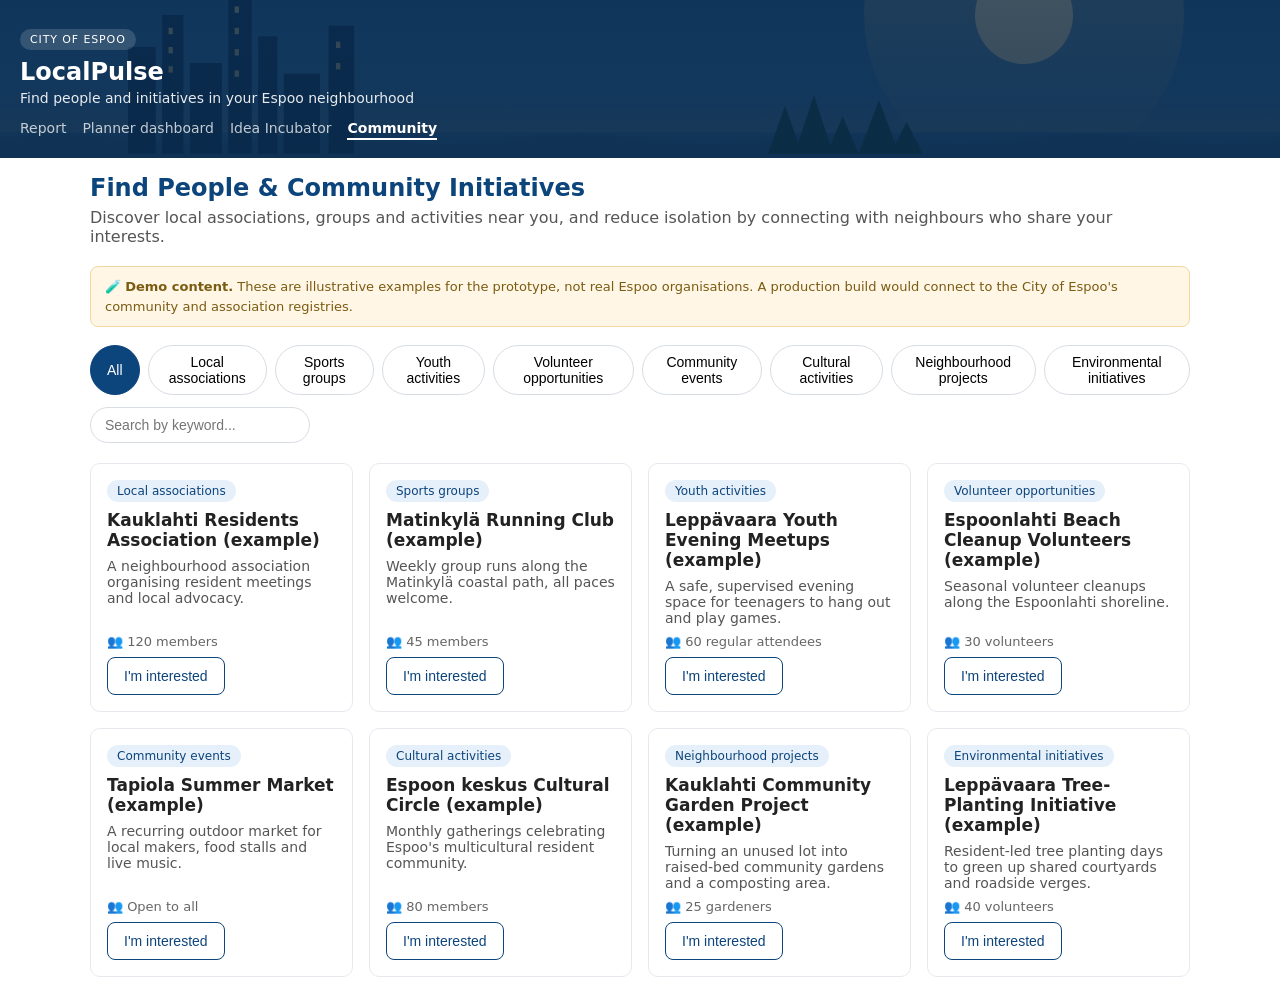
==== frontend/community.html @ 6c86cbf8 "Add Community page, Espoo district data, hero redesign, and test suite Expands LocalPulse with: a Co" ====
<!DOCTYPE html>
<html lang="en">
<head>
  <meta charset="UTF-8" />
  <meta name="viewport" content="width=device-width, initial-scale=1.0" />
  <title>LocalPulse - Espoo | Community</title>
  <link rel="stylesheet" href="css/style.css" />
</head>
<body>
  <header>
    <span class="eyebrow">City of Espoo</span>
    <h1>LocalPulse</h1>
    <p>Find people and initiatives in your Espoo neighbourhood</p>
    <nav>
      <a href="index.html">Report</a>
      <a href="dashboard.html">Planner dashboard</a>
      <a href="ideas.html">Idea Incubator</a>
      <a href="community.html" class="active">Community</a>
    </nav>
  </header>

  <main class="ideas-main">
    <div class="ideas-heading">
      <h2>Find People &amp; Community Initiatives</h2>
      <p>Discover local associations, groups and activities near you, and reduce isolation by connecting with neighbours who share your interests.</p>
    </div>

    <p class="demo-banner">
      🧪 <strong>Demo content.</strong> These are illustrative examples for the prototype, not real
      Espoo organisations. A production build would connect to the City of Espoo's community and
      association registries.
    </p>

    <div class="ideas-toolbar">
      <div class="sort-tabs" id="category-tabs">
        <button type="button" class="sort-tab active" data-category="all">All</button>
      </div>
      <input type="search" id="community-search" class="ideas-search" placeholder="Search by keyword..." />
    </div>

    <div class="ideas-grid" id="community-grid">
      <!-- populated by community.js -->
    </div>
  </main>

  <script src="js/utils.js"></script>
  <script src="js/community.js"></script>
</body>
</html>
---- frontend/css/style.css ----
body {
  font-family: system-ui, sans-serif;
  margin: 0;
  padding: 0;
  color: #222;
}

header {
  padding: 28px 20px 18px;
  background:
    linear-gradient(rgba(9, 41, 74, 0.78), rgba(9, 41, 74, 0.85)),
    url("../assets/espoo-hero.svg") center / cover no-repeat;
  color: white;
}

.header-top {
  display: flex;
  align-items: center;
  justify-content: space-between;
  gap: 12px;
}

header .eyebrow {
  display: inline-block;
  font-size: 11px;
  letter-spacing: 0.08em;
  text-transform: uppercase;
  background: rgba(255, 255, 255, 0.15);
  padding: 4px 10px;
  border-radius: 999px;
  margin-bottom: 8px;
}

header h1 {
  margin: 0 0 4px;
  font-size: 24px;
}

#language {
  padding: 4px 8px;
  border-radius: 6px;
  border: none;
}

.note-row {
  display: flex;
  gap: 8px;
  align-items: flex-start;
}

.note-row textarea {
  flex: 1;
}

#voice-btn {
  background: #0c447c;
  color: white;
  border: none;
  border-radius: 8px;
  padding: 8px 10px;
  cursor: pointer;
  white-space: nowrap;
}

#voice-btn:disabled {
  background: #999;
  cursor: not-allowed;
}

header p {
  margin: 0;
  font-size: 14px;
  opacity: 0.9;
}

.site-nav {
  margin-top: 8px;
  display: flex;
  gap: 16px;
}

.site-nav a {
  color: white;
  opacity: 0.8;
  text-decoration: none;
  font-size: 14px;
}

.site-nav a.active,
.site-nav a:hover {
  opacity: 1;
  text-decoration: underline;
}

header nav {
  margin-top: 14px;
  display: flex;
  gap: 16px;
}

header nav a {
  color: white;
  opacity: 0.75;
  text-decoration: none;
  font-size: 14px;
}

header nav a:hover {
  opacity: 1;
}

header nav a.active {
  opacity: 1;
  font-weight: 600;
  border-bottom: 2px solid white;
  padding-bottom: 2px;
}

/* --- Homepage hero --- */

header.hero {
  padding: 40px 20px 22px;
}

.hero-brand {
  font-size: 13px;
  font-weight: 700;
  letter-spacing: 0.04em;
  text-transform: uppercase;
  opacity: 0.85;
  margin: 6px 0 10px;
}

header.hero h1 {
  font-size: 34px;
  max-width: 640px;
  line-height: 1.2;
  margin-bottom: 12px;
}

.hero-subtitle {
  max-width: 560px;
  font-size: 15px;
  line-height: 1.5;
}

.hero-ctas {
  display: flex;
  flex-wrap: wrap;
  gap: 10px;
  margin-top: 20px;
}

.hero-cta {
  background: rgba(255, 255, 255, 0.12);
  border: 1px solid rgba(255, 255, 255, 0.4);
  color: white;
  text-decoration: none;
  font-size: 13px;
  padding: 9px 16px;
  border-radius: 999px;
  transition: background 0.15s ease;
}

.hero-cta:hover {
  background: rgba(255, 255, 255, 0.25);
}

main {
  padding: 16px;
  max-width: 600px;
  margin: 0 auto;
}

#map {
  height: 300px;
  border-radius: 8px;
  margin-bottom: 16px;
}

#report-form {
  display: flex;
  flex-direction: column;
  gap: 10px;
}

#report-form textarea {
  min-height: 80px;
  padding: 8px;
  font-size: 14px;
}

#report-form button {
  background: #0c447c;
  color: white;
  border: none;
  padding: 12px;
  border-radius: 8px;
  font-size: 15px;
  cursor: pointer;
  transition: background 0.15s ease, transform 0.1s ease;
}

#report-form button:hover {
  background: #0a375f;
}

#report-form button:active {
  transform: scale(0.98);
}

.locate-btn {
  align-self: flex-start;
  background: white;
  border: 1px solid #0c447c;
  color: #0c447c;
  padding: 8px 14px;
  border-radius: 999px;
  font-size: 13px;
  cursor: pointer;
  margin-bottom: 4px;
}

.locate-btn:hover {
  background: #eef4fa;
}

.locate-btn:disabled {
  opacity: 0.6;
  cursor: default;
}

#status {
  margin-top: 12px;
  font-size: 14px;
  padding: 10px 12px;
  border-radius: 8px;
  display: none;
}

#status.visible {
  display: block;
}

#status.status-info {
  background: #eef4fa;
  color: #0c447c;
}

#status.status-success {
  background: #e4f3e6;
  color: #1c7a30;
}

#status.status-error {
  background: #fbe9e8;
  color: #b3261e;
}

.privacy-note {
  font-size: 12px;
  color: #667;
  background: #f1efe8;
  border-radius: 8px;
  padding: 10px 12px;
  margin-top: 14px;
  line-height: 1.5;
}

/* --- My Reports status tracker --- */

#my-reports-section {
  margin-top: 28px;
}

#my-reports-section h2 {
  margin: 0 0 4px;
  font-size: 18px;
  color: #0c447c;
}

#my-reports-section .muted {
  margin: 0 0 14px;
  font-size: 13px;
  color: #777;
}

.report-card {
  background: white;
  border: 1px solid #e5e9ed;
  border-radius: 10px;
  padding: 14px 16px;
  margin-bottom: 12px;
  animation: fadeInUp 0.25s ease both;
}

.report-card-top {
  display: flex;
  justify-content: space-between;
  align-items: baseline;
  margin-bottom: 10px;
  font-size: 14px;
}

.report-card-top strong {
  text-transform: capitalize;
}

.report-stepper {
  display: flex;
  gap: 4px;
}

.report-step {
  flex: 1;
  text-align: center;
  font-size: 10px;
  color: #999;
}

.report-step .bar {
  height: 6px;
  border-radius: 3px;
  background: #e5e9ed;
  margin-bottom: 4px;
}

.report-step.done .bar {
  background: #0c447c;
}

.report-step.current {
  color: #0c447c;
  font-weight: 600;
}

.report-card-actions {
  margin-top: 10px;
  display: flex;
  justify-content: flex-end;
}

.simulate-btn {
  background: none;
  border: 1px dashed #0c447c;
  color: #0c447c;
  border-radius: 999px;
  padding: 5px 12px;
  font-size: 12px;
  cursor: pointer;
}

.simulate-btn:disabled {
  opacity: 0.5;
  cursor: default;
}

/* --- Planner dashboard --- */

#pulse-section {
  margin-bottom: 24px;
}

#pulse-section h2 {
  margin: 0 0 4px;
  font-size: 18px;
  color: #0c447c;
}

#pulse-section .muted {
  margin: 0 0 14px;
  font-size: 13px;
  color: #777;
}

.pulse-cards {
  display: grid;
  grid-template-columns: repeat(auto-fill, minmax(230px, 1fr));
  gap: 14px;
}

.pulse-card {
  background: white;
  border: 1px solid #e5e9ed;
  border-left: 4px solid #0c447c;
  border-radius: 10px;
  padding: 14px 16px;
  animation: fadeInUp 0.25s ease both;
}

.pulse-card.level-high {
  border-left-color: #E24B4A;
}

.pulse-card.level-moderate {
  border-left-color: #d9a441;
}

.pulse-card h3 {
  margin: 0 0 6px;
  font-size: 15px;
  text-transform: uppercase;
  letter-spacing: 0.02em;
  color: #0c447c;
}

.pulse-level {
  font-size: 12px;
  font-weight: 600;
  margin-bottom: 8px;
}

.pulse-level.level-high {
  color: #b3261e;
}

.pulse-level.level-moderate {
  color: #a5731f;
}

.pulse-level.level-low {
  color: #1c7a30;
}

.pulse-card .priorities {
  margin: 8px 0 0;
  padding-left: 18px;
  font-size: 13px;
  color: #444;
}

.dashboard-toolbar {
  display: flex;
  align-items: center;
  justify-content: space-between;
  flex-wrap: wrap;
  gap: 10px;
  margin-bottom: 12px;
}

.legend {
  display: flex;
  gap: 14px;
  font-size: 12px;
  color: #444;
  flex-wrap: wrap;
}

.legend span {
  display: inline-flex;
  align-items: center;
  gap: 5px;
}

.legend .dot {
  width: 10px;
  height: 10px;
  border-radius: 50%;
  display: inline-block;
}

.toggle-row {
  display: flex;
  align-items: center;
  gap: 6px;
  font-size: 13px;
  color: #444;
}

.area-card {
  background: #f1efe8;
  border-radius: 8px;
  padding: 12px;
  margin-bottom: 10px;
  cursor: pointer;
  border: 2px solid transparent;
  transition: border-color 0.15s ease, transform 0.1s ease;
  animation: fadeInUp 0.25s ease both;
}

.area-card:hover {
  transform: translateY(-1px);
}

.area-card.selected {
  border-color: #0c447c;
}

.area-card .area-flag {
  color: #b3261e;
  font-weight: 600;
}

.area-card .low-signal {
  color: #888;
  font-style: italic;
}

@keyframes fadeInUp {
  from {
    opacity: 0;
    transform: translateY(6px);
  }
  to {
    opacity: 1;
    transform: translateY(0);
  }
}

.actionable-idea {
  margin-top: 8px;
  padding: 8px 10px;
  background: #fff6e0;
  border-left: 3px solid #e0a800;
  border-radius: 4px;
  font-size: 14px;
}

.generate-insight-btn {
  background: white;
  color: #0c447c;
  border: 1px solid #0c447c;
  border-radius: 8px;
  padding: 6px 12px;
  font-size: 13px;
  cursor: pointer;
}

.generate-insight-btn:disabled {
  opacity: 0.6;
  cursor: not-allowed;
}

/* --- Idea Incubator --- */

.ideas-main,
.pitch-main {
  max-width: 1100px;
}

.ideas-heading h2 {
  margin: 0 0 6px;
  color: #0c447c;
}

.ideas-heading p {
  margin: 0 0 20px;
  color: #555;
}

.demo-banner {
  background: #fff6e5;
  color: #7a5b12;
  border: 1px solid #f0d9a0;
  border-radius: 8px;
  padding: 10px 14px;
  font-size: 13px;
  margin: 0 0 18px;
  line-height: 1.5;
}

.ideas-toolbar {
  margin-bottom: 20px;
  display: flex;
  justify-content: space-between;
  align-items: center;
  flex-wrap: wrap;
  gap: 12px;
}

.ideas-search {
  padding: 9px 14px;
  border: 1px solid #d7dde3;
  border-radius: 999px;
  font-size: 14px;
  min-width: 220px;
}

.ideas-search:focus {
  outline: none;
  border-color: #0c447c;
}

.sort-tabs {
  display: flex;
  gap: 8px;
}

.sort-tab {
  border: 1px solid #d7dde3;
  background: white;
  border-radius: 999px;
  padding: 8px 16px;
  font-size: 14px;
  cursor: pointer;
}

.sort-tab.active {
  background: #0c447c;
  border-color: #0c447c;
  color: white;
}

.ideas-grid {
  display: grid;
  grid-template-columns: repeat(auto-fill, minmax(260px, 1fr));
  gap: 16px;
}

.idea-card {
  background: white;
  border: 1px solid #e5e9ed;
  border-radius: 10px;
  padding: 16px;
  display: flex;
  flex-direction: column;
  gap: 8px;
  animation: fadeInUp 0.25s ease both;
  transition: box-shadow 0.15s ease, transform 0.1s ease;
}

.idea-card:hover {
  box-shadow: 0 4px 14px rgba(12, 68, 124, 0.12);
  transform: translateY(-2px);
}

.idea-card .support-btn.supported {
  background: #e4f3e6;
  border-color: #1c7a30;
  color: #1c7a30;
}

.ideas-empty {
  color: #777;
  font-size: 14px;
  padding: 20px 0;
}

.idea-card h3 {
  margin: 0;
  font-size: 17px;
}

.idea-card p {
  margin: 0;
  font-size: 14px;
  color: #555;
  flex-grow: 1;
}

.idea-badge {
  display: inline-block;
  background: #e6f0fa;
  color: #0c447c;
  font-size: 12px;
  padding: 4px 10px;
  border-radius: 999px;
}

.idea-meta {
  display: flex;
  gap: 16px;
  font-size: 13px;
  color: #666;
}

.idea-card-actions {
  display: flex;
  gap: 10px;
}

.idea-card--cta {
  background: #0c447c;
  color: white;
  align-items: center;
  text-align: center;
  justify-content: center;
  text-decoration: none;
}

.idea-card--cta h3 {
  color: white;
}

.idea-card--cta p {
  color: rgba(255, 255, 255, 0.85);
}

.idea-cta-icon {
  width: 48px;
  height: 48px;
  border-radius: 50%;
  background: rgba(255, 255, 255, 0.15);
  display: flex;
  align-items: center;
  justify-content: center;
  font-size: 24px;
  margin: 0 auto;
}

.btn {
  display: inline-block;
  border-radius: 8px;
  padding: 10px 16px;
  font-size: 14px;
  border: 1px solid transparent;
  cursor: pointer;
  text-decoration: none;
  text-align: center;
}

.btn-primary {
  background: #0c447c;
  color: white;
}

.btn-outline {
  background: white;
  border-color: #0c447c;
  color: #0c447c;
}

/* --- Pitch Your Idea form --- */

.pitch-layout {
  display: grid;
  grid-template-columns: 2fr 1fr;
  gap: 20px;
  align-items: start;
}

.card {
  background: white;
  border: 1px solid #e5e9ed;
  border-radius: 10px;
  padding: 18px;
  margin-bottom: 16px;
}

.card h3 {
  margin: 0 0 4px;
}

.card .muted {
  margin: 0 0 12px;
  color: #777;
  font-size: 13px;
}

.pitch-form label {
  display: block;
  font-weight: 600;
  font-size: 14px;
  margin-bottom: 6px;
}

.pitch-form input[type="text"],
.pitch-form textarea {
  width: 100%;
  box-sizing: border-box;
  padding: 10px;
  font-size: 14px;
  border: 1px solid #d7dde3;
  border-radius: 8px;
  margin-bottom: 14px;
}

.pitch-form textarea {
  min-height: 120px;
  resize: vertical;
}

.ai-status {
  font-size: 13px;
  color: #0c447c;
  background: #eef4fa;
  border-radius: 8px;
  padding: 10px;
}

.checkbox-row {
  display: flex;
  align-items: center;
  gap: 8px;
  font-weight: normal;
  margin-bottom: 10px;
  font-size: 14px;
}

.stat-row {
  display: flex;
  justify-content: space-between;
  align-items: center;
  font-size: 14px;
  padding: 8px 0;
}

.pill {
  border-radius: 999px;
  padding: 3px 10px;
  font-size: 12px;
}

.pill-blue {
  background: #e6f0fa;
  color: #0c447c;
}

.pill-green {
  background: #e4f3e6;
  color: #1c7a30;
}

.estimate-box {
  display: flex;
  flex-direction: column;
  gap: 4px;
  border: 1px solid #eef1f4;
  border-radius: 8px;
  padding: 10px 12px;
  margin-bottom: 10px;
  font-size: 13px;
  color: #555;
}

.estimate-box strong {
  font-size: 18px;
  color: #0c447c;
}

.pitch-actions {
  display: flex;
  flex-direction: column;
  gap: 10px;
}

.pitch-status {
  margin-top: 10px;
  font-size: 13px;
  color: #333;
}

@media (max-width: 800px) {
  .pitch-layout {
    grid-template-columns: 1fr;
  }
}
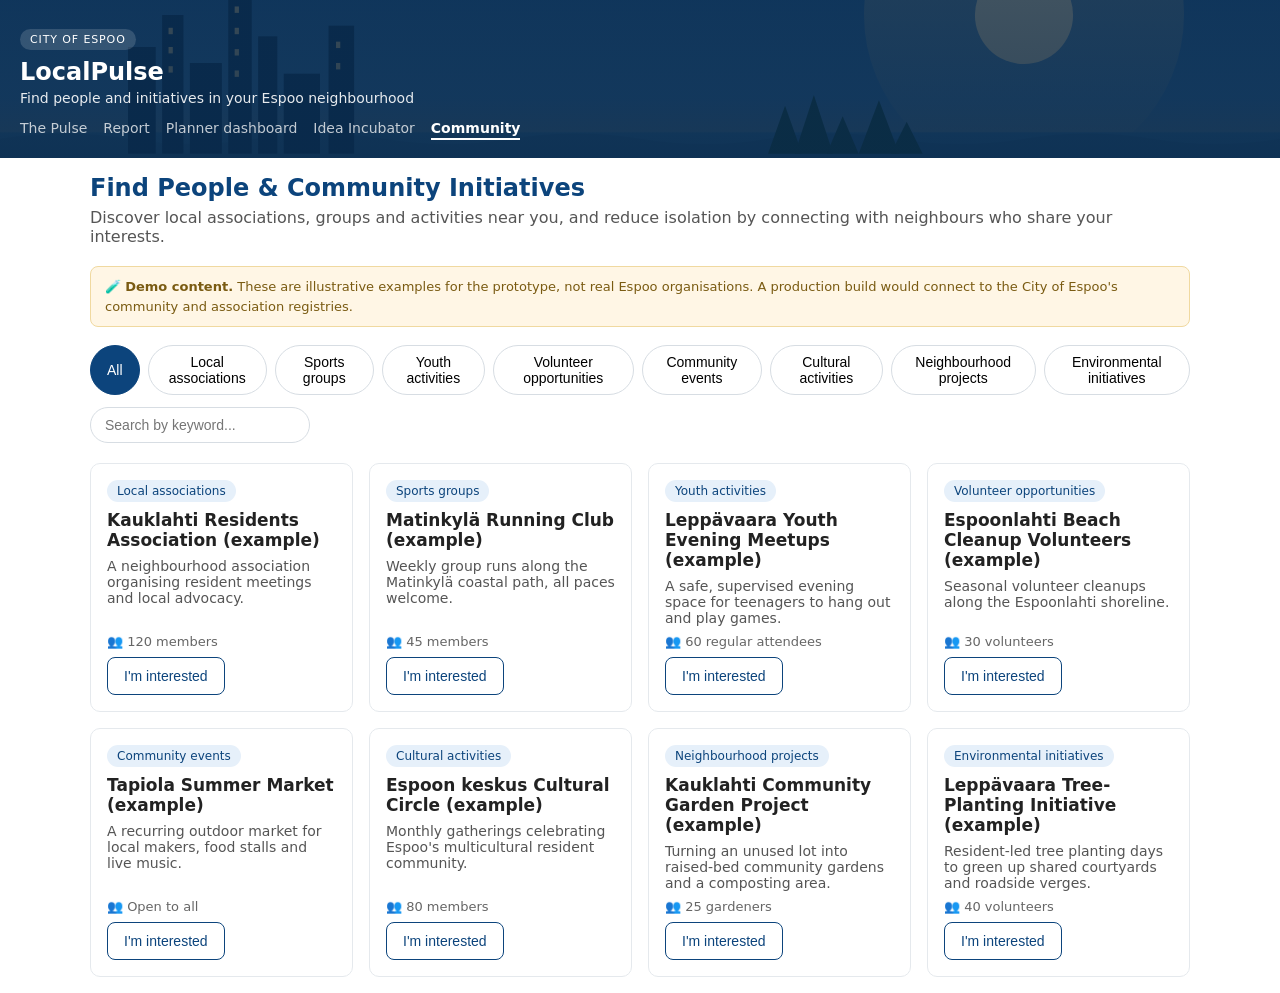
==== commit ef44cf45: "Add The Pulse resident dashboard and Community Exchange posting New resident-facing home dashboard (" ====
--- a/frontend/community.html
+++ b/frontend/community.html
@@ -12,6 +12,7 @@
     <h1>LocalPulse</h1>
     <p>Find people and initiatives in your Espoo neighbourhood</p>
     <nav>
+      <a href="pulse.html">The Pulse</a>
       <a href="index.html">Report</a>
       <a href="dashboard.html">Planner dashboard</a>
       <a href="ideas.html">Idea Incubator</a>
--- a/frontend/css/style.css
+++ b/frontend/css/style.css
@@ -845,3 +845,296 @@
     grid-template-columns: 1fr;
   }
 }
+
+/* --- The Pulse (resident home dashboard) --- */
+
+.pulse-main {
+  max-width: 1100px;
+}
+
+.pulse-layout {
+  display: grid;
+  grid-template-columns: 2fr 1fr;
+  gap: 20px;
+  align-items: start;
+}
+
+.pulse-section {
+  margin-bottom: 28px;
+}
+
+.pulse-section-header {
+  display: flex;
+  justify-content: space-between;
+  align-items: baseline;
+}
+
+.pulse-section-header a {
+  color: #0c447c;
+  font-size: 14px;
+  text-decoration: none;
+}
+
+.pulse-section h3 {
+  margin: 0 0 4px;
+}
+
+.pulse-section .muted {
+  margin: 0 0 14px;
+  color: #777;
+  font-size: 14px;
+}
+
+.overview-grid {
+  display: grid;
+  grid-template-columns: repeat(auto-fit, minmax(160px, 1fr));
+  gap: 14px;
+}
+
+.overview-card {
+  background: white;
+  border: 1px solid #e5e9ed;
+  border-radius: 10px;
+  padding: 18px;
+  text-align: center;
+}
+
+.overview-icon {
+  font-size: 20px;
+  width: 44px;
+  height: 44px;
+  line-height: 44px;
+  border-radius: 50%;
+  background: #e6f0fa;
+  margin: 0 auto 10px;
+}
+
+.overview-label {
+  font-size: 13px;
+  color: #666;
+}
+
+.overview-status {
+  font-size: 17px;
+  font-weight: 700;
+  color: #0c447c;
+  margin: 4px 0;
+}
+
+.overview-detail {
+  font-size: 12px;
+  color: #888;
+}
+
+.exchange-grid {
+  display: grid;
+  grid-template-columns: repeat(auto-fit, minmax(220px, 1fr));
+  gap: 14px;
+}
+
+.exchange-card {
+  background: white;
+  border: 1px solid #e5e9ed;
+  border-radius: 10px;
+  padding: 16px;
+}
+
+.exchange-icon {
+  width: 40px;
+  height: 40px;
+  line-height: 40px;
+  text-align: center;
+  border-radius: 50%;
+  background: #e4f3e6;
+  font-size: 17px;
+  margin-bottom: 10px;
+}
+
+.exchange-card h4 {
+  margin: 0 0 6px;
+  font-size: 15px;
+}
+
+.exchange-card p {
+  margin: 0 0 12px;
+  font-size: 13px;
+  color: #666;
+}
+
+.initiatives-grid {
+  display: grid;
+  grid-template-columns: repeat(auto-fit, minmax(320px, 1fr));
+  gap: 16px;
+}
+
+.initiative-card {
+  background: white;
+  border: 1px solid #e5e9ed;
+  border-radius: 10px;
+  overflow: hidden;
+  display: flex;
+  flex-direction: column;
+}
+
+.initiative-visual {
+  height: 90px;
+  background: linear-gradient(135deg, #0c447c, #1c7a30);
+  color: white;
+  font-size: 26px;
+  display: flex;
+  align-items: center;
+  justify-content: center;
+}
+
+.initiative-body {
+  padding: 16px;
+  display: flex;
+  flex-direction: column;
+  gap: 8px;
+}
+
+.initiative-tags {
+  display: flex;
+  gap: 6px;
+  flex-wrap: wrap;
+}
+
+.initiative-body h4 {
+  margin: 0;
+  font-size: 16px;
+}
+
+.initiative-body p {
+  margin: 0;
+  font-size: 13px;
+  color: #555;
+}
+
+.cta-card {
+  background: #0c447c;
+  color: white;
+  text-align: center;
+}
+
+.cta-card h3 {
+  color: white;
+  margin: 10px 0 8px;
+}
+
+.cta-card p {
+  color: rgba(255, 255, 255, 0.85);
+  font-size: 13px;
+  margin: 0 0 16px;
+}
+
+.cta-card .btn {
+  display: block;
+  margin-bottom: 10px;
+}
+
+.cta-card .btn:last-child {
+  margin-bottom: 0;
+}
+
+.activity-item {
+  display: flex;
+  gap: 10px;
+  padding: 10px 0;
+  border-bottom: 1px solid #f0f2f4;
+  font-size: 13px;
+}
+
+.activity-item:last-child {
+  border-bottom: none;
+}
+
+.activity-icon {
+  font-size: 16px;
+}
+
+.activity-time {
+  color: #888;
+  font-size: 12px;
+  margin-top: 2px;
+}
+
+.activity-view-all {
+  display: block;
+  text-align: center;
+  margin-top: 10px;
+  color: #0c447c;
+  font-size: 13px;
+  text-decoration: none;
+}
+
+@media (max-width: 800px) {
+  .pulse-layout {
+    grid-template-columns: 1fr;
+  }
+}
+
+.exchange-count {
+  display: inline-block;
+  font-size: 11px;
+  font-weight: normal;
+  color: #0c447c;
+  background: #e6f0fa;
+  padding: 2px 8px;
+  border-radius: 999px;
+  margin-left: 4px;
+  vertical-align: middle;
+}
+
+/* --- Community Exchange "Share / Ask" modal --- */
+
+.modal {
+  border: none;
+  border-radius: 12px;
+  padding: 0;
+  width: min(420px, 90vw);
+  box-shadow: 0 12px 40px rgba(9, 41, 74, 0.25);
+}
+
+.modal::backdrop {
+  background: rgba(9, 41, 74, 0.45);
+}
+
+.modal-form {
+  padding: 22px;
+  display: flex;
+  flex-direction: column;
+}
+
+.modal-form h3 {
+  margin: 0 0 2px;
+  color: #0c447c;
+}
+
+.modal-form label {
+  font-weight: 600;
+  font-size: 13px;
+  margin: 14px 0 6px;
+}
+
+.modal-form input[type="text"],
+.modal-form textarea {
+  width: 100%;
+  box-sizing: border-box;
+  padding: 9px 10px;
+  font-size: 14px;
+  border: 1px solid #d7dde3;
+  border-radius: 8px;
+  font-family: inherit;
+}
+
+.modal-form textarea {
+  min-height: 90px;
+  resize: vertical;
+}
+
+.modal-actions {
+  display: flex;
+  justify-content: flex-end;
+  gap: 10px;
+  margin-top: 18px;
+}
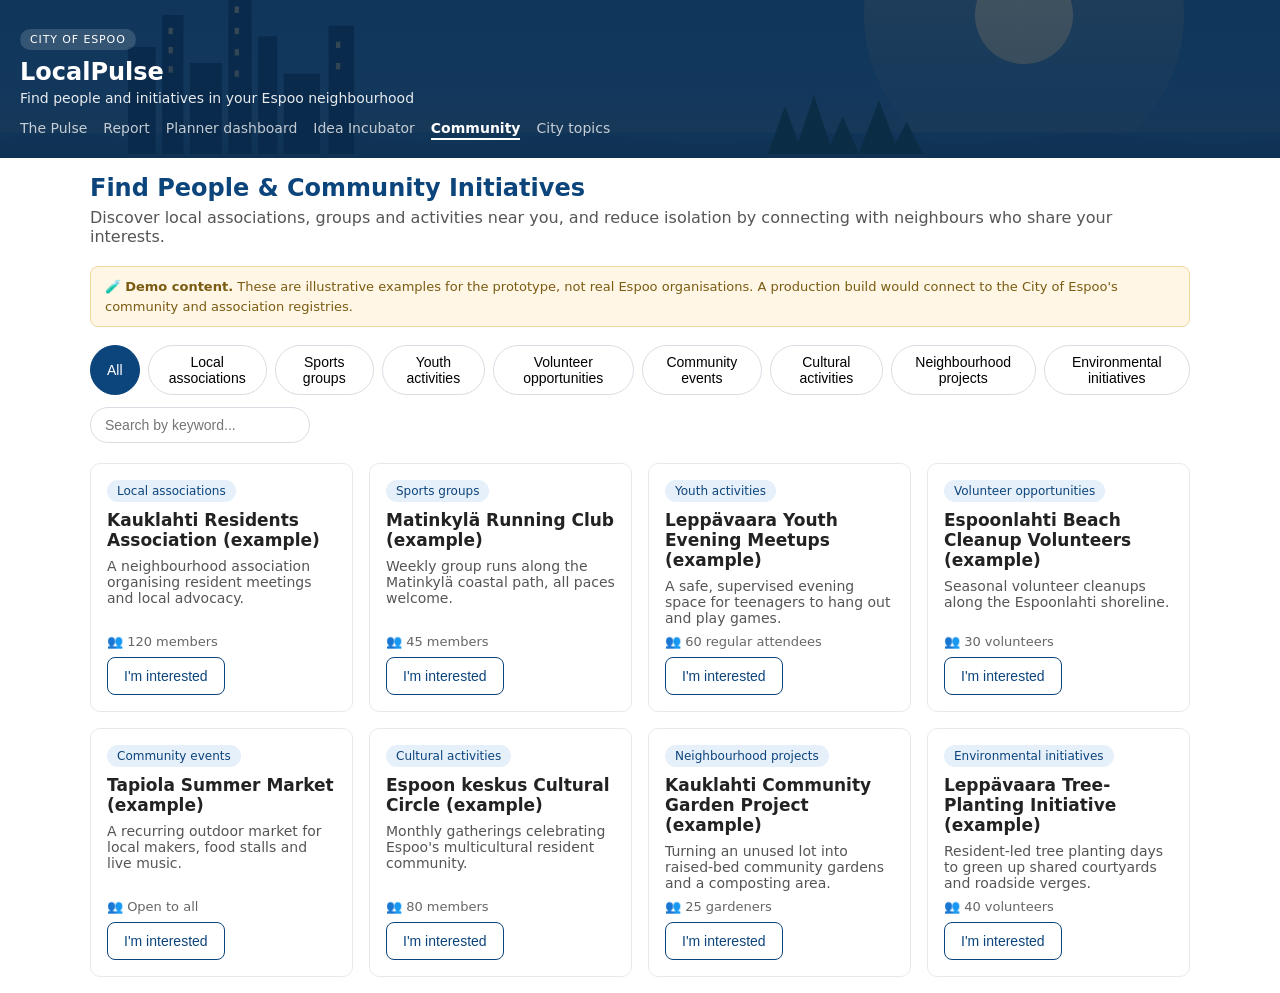
==== commit a2aa9b1b: "tab alignment" ====
--- a/frontend/community.html
+++ b/frontend/community.html
@@ -17,6 +17,7 @@
       <a href="dashboard.html">Planner dashboard</a>
       <a href="ideas.html">Idea Incubator</a>
       <a href="community.html" class="active">Community</a>
+      <a href="topics/topics.html">City topics</a>
     </nav>
   </header>
 
--- a/frontend/css/style.css
+++ b/frontend/css/style.css
@@ -334,6 +334,44 @@
   font-weight: 600;
 }
 
+.report-action {
+  margin-top: 8px;
+  display: flex;
+  align-items: center;
+  gap: 8px;
+  flex-wrap: wrap;
+}
+
+.status-badge {
+  display: inline-block;
+  font-size: 11px;
+  font-weight: 600;
+  padding: 2px 9px;
+  border-radius: 999px;
+  background: #e5e9ed;
+  color: #555;
+}
+
+.status-badge.status-completed {
+  background: #e4f3e6;
+  color: #1c7a30;
+}
+
+.advance-status-btn {
+  background: none;
+  border: 1px dashed #0c447c;
+  color: #0c447c;
+  border-radius: 999px;
+  padding: 4px 12px;
+  font-size: 12px;
+  cursor: pointer;
+}
+
+.advance-status-btn:disabled {
+  opacity: 0.5;
+  cursor: default;
+}
+
 .report-card-actions {
   margin-top: 10px;
   display: flex;
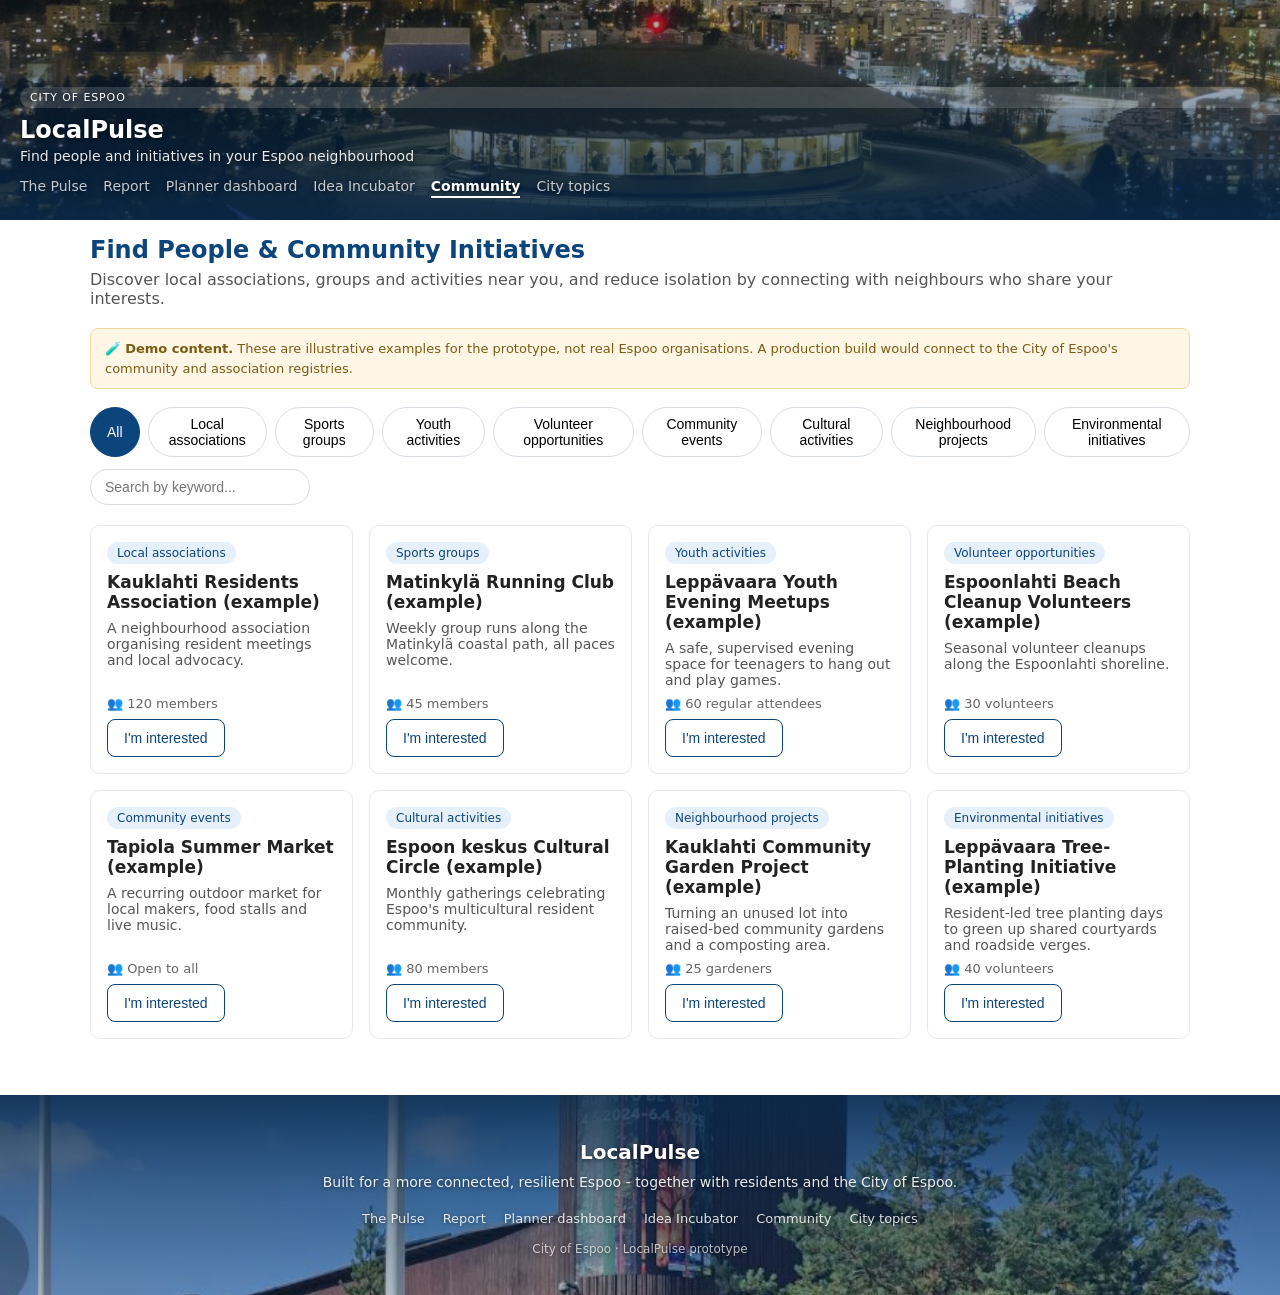
==== commit 76ff5638: "Use real Espoo photos for site header and footer banners Replaces the flat SVG skyline with two real" ====
--- a/frontend/community.html
+++ b/frontend/community.html
@@ -45,6 +45,22 @@
     </div>
   </main>
 
+  <footer class="site-footer">
+    <div class="site-footer-inner">
+      <p class="site-footer-brand">LocalPulse</p>
+      <p class="site-footer-tagline">Built for a more connected, resilient Espoo - together with residents and the City of Espoo.</p>
+      <nav class="site-footer-nav">
+        <a href="pulse.html">The Pulse</a>
+        <a href="index.html">Report</a>
+        <a href="dashboard.html">Planner dashboard</a>
+        <a href="ideas.html">Idea Incubator</a>
+        <a href="community.html">Community</a>
+        <a href="topics/topics.html">City topics</a>
+      </nav>
+      <p class="site-footer-copy">City of Espoo · LocalPulse prototype</p>
+    </div>
+  </footer>
+
   <script src="js/utils.js"></script>
   <script src="js/community.js"></script>
 </body>
--- a/frontend/css/style.css
+++ b/frontend/css/style.css
@@ -6,11 +6,17 @@
 }
 
 header {
-  padding: 28px 20px 18px;
+  box-sizing: border-box;
+  min-height: 220px;
+  padding: 24px 20px 22px;
+  display: flex;
+  flex-direction: column;
+  justify-content: flex-end;
   background:
-    linear-gradient(rgba(9, 41, 74, 0.78), rgba(9, 41, 74, 0.85)),
-    url("../assets/espoo-hero.svg") center / cover no-repeat;
-  color: white;
+    linear-gradient(180deg, rgba(9, 41, 74, 0.28) 0%, rgba(9, 41, 74, 0.5) 45%, rgba(9, 41, 74, 0.9) 100%),
+    url("../assets/espoo-watertower-night.jpg") center 22% / cover no-repeat;
+  color: white;
+  text-shadow: 0 1px 4px rgba(0, 0, 0, 0.55);
 }
 
 .header-top {
@@ -119,7 +125,8 @@
 /* --- Homepage hero --- */
 
 header.hero {
-  padding: 40px 20px 22px;
+  min-height: 380px;
+  padding: 40px 20px 26px;
 }
 
 .hero-brand {
@@ -1049,7 +1056,9 @@
 }
 
 .cta-card {
-  background: #0c447c;
+  background:
+    linear-gradient(rgba(9, 41, 74, 0.68), rgba(12, 68, 124, 0.88)),
+    url("../assets/espoo-haltia.jpg") center 65% / cover no-repeat;
   color: white;
   text-align: center;
 }
@@ -1121,6 +1130,67 @@
   border-radius: 999px;
   margin-left: 4px;
   vertical-align: middle;
+  text-decoration: none;
+}
+
+.exchange-title-link {
+  color: #222;
+  text-decoration: none;
+}
+
+.exchange-title-link:hover {
+  color: #0c447c;
+  text-decoration: underline;
+}
+
+.exchange-card-actions {
+  display: flex;
+  gap: 8px;
+  margin-top: 12px;
+}
+
+.exchange-card-actions .btn {
+  flex: 1;
+  text-align: center;
+}
+
+/* --- Community Exchange posts list page --- */
+
+.back-link {
+  display: inline-block;
+  color: #0c447c;
+  font-size: 13px;
+  text-decoration: none;
+  margin-bottom: 14px;
+}
+
+.back-link:hover {
+  text-decoration: underline;
+}
+
+.exchange-post {
+  background: white;
+  border: 1px solid #e5e9ed;
+  border-radius: 10px;
+  padding: 16px;
+  margin-bottom: 12px;
+}
+
+.exchange-post h4 {
+  margin: 0 0 6px;
+  font-size: 16px;
+}
+
+.exchange-post p {
+  margin: 0 0 8px;
+  font-size: 14px;
+  color: #555;
+}
+
+.exchange-post-contact {
+  font-size: 13px;
+  color: #0c447c;
+  margin-bottom: 6px;
 }
 
 /* --- Community Exchange "Share / Ask" modal --- */
@@ -1176,3 +1246,123 @@
   gap: 10px;
   margin-top: 18px;
 }
+
+/* --- Neighbourhood rewards --- */
+
+.rewards-card {
+  margin-top: 16px;
+  background: linear-gradient(135deg, #0c447c, #1c7a30);
+  color: white;
+}
+
+.rewards-card h3 {
+  margin: 0 0 4px;
+  color: white;
+}
+
+.rewards-card .muted {
+  color: rgba(255, 255, 255, 0.8);
+}
+
+.rewards-stats {
+  display: flex;
+  gap: 24px;
+  margin: 14px 0;
+}
+
+.rewards-card .overview-status {
+  color: white;
+}
+
+.rewards-card .overview-detail {
+  color: rgba(255, 255, 255, 0.75);
+}
+
+.rewards-city-line {
+  margin: 10px 0 0;
+  font-weight: 600;
+}
+
+/* --- Exchange post cards with status/completion --- */
+
+.exchange-post-top {
+  margin-bottom: 6px;
+}
+
+.exchange-status-done {
+  background: #e4f3e6;
+  color: #1c7a30;
+}
+
+.exchange-post--done {
+  opacity: 0.75;
+}
+
+.exchange-post-footer {
+  display: flex;
+  justify-content: space-between;
+  align-items: center;
+  gap: 10px;
+}
+
+/* --- Site footer banner --- */
+
+.site-footer {
+  box-sizing: border-box;
+  min-height: 200px;
+  margin-top: 40px;
+  padding: 32px 20px 26px;
+  display: flex;
+  align-items: center;
+  justify-content: center;
+  background:
+    linear-gradient(180deg, rgba(9, 41, 74, 0.88) 0%, rgba(9, 41, 74, 0.55) 45%, rgba(9, 41, 74, 0.32) 100%),
+    url("../assets/espoo-haltia.jpg") center 40% / cover no-repeat;
+  color: white;
+  text-align: center;
+  text-shadow: 0 1px 4px rgba(0, 0, 0, 0.55);
+}
+
+.site-footer-inner {
+  max-width: 700px;
+  margin: 0 auto;
+}
+
+.site-footer-brand {
+  font-size: 20px;
+  font-weight: 700;
+  margin: 0 0 8px;
+}
+
+.site-footer-tagline {
+  font-size: 14px;
+  color: rgba(255, 255, 255, 0.9);
+  margin: 0 0 18px;
+  line-height: 1.5;
+}
+
+.site-footer-nav {
+  display: flex;
+  flex-wrap: wrap;
+  justify-content: center;
+  gap: 18px;
+  margin-bottom: 16px;
+}
+
+.site-footer-nav a {
+  color: white;
+  opacity: 0.85;
+  text-decoration: none;
+  font-size: 13px;
+}
+
+.site-footer-nav a:hover {
+  opacity: 1;
+  text-decoration: underline;
+}
+
+.site-footer-copy {
+  font-size: 12px;
+  color: rgba(255, 255, 255, 0.7);
+  margin: 0;
+}
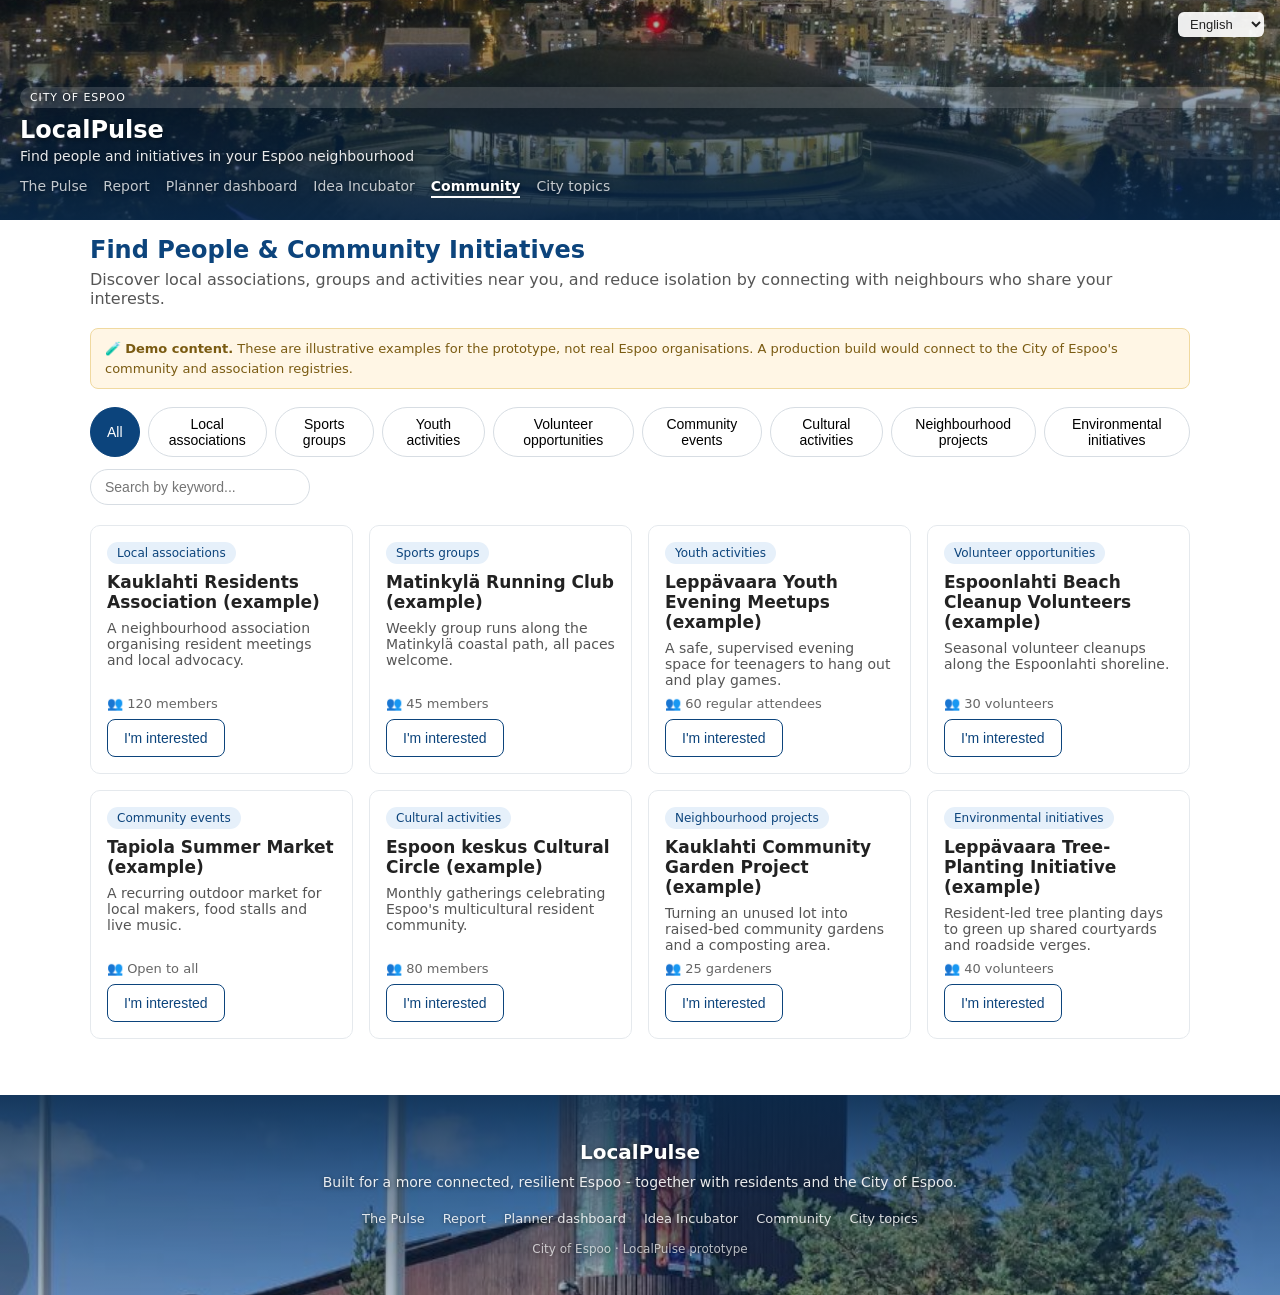
==== commit 47fb70ac: "Add Finnish and Swedish localization across the frontend Default language stays English; the choice " ====
--- a/frontend/community.html
+++ b/frontend/community.html
@@ -6,28 +6,28 @@
   <title>LocalPulse - Espoo | Community</title>
   <link rel="stylesheet" href="css/style.css" />
 </head>
-<body>
+<body data-i18n-doctitle="community.docTitle">
   <header>
-    <span class="eyebrow">City of Espoo</span>
+    <span class="eyebrow" data-i18n="header.eyebrow">City of Espoo</span>
     <h1>LocalPulse</h1>
-    <p>Find people and initiatives in your Espoo neighbourhood</p>
+    <p data-i18n="community.headerSub">Find people and initiatives in your Espoo neighbourhood</p>
     <nav>
-      <a href="pulse.html">The Pulse</a>
-      <a href="index.html">Report</a>
-      <a href="dashboard.html">Planner dashboard</a>
-      <a href="ideas.html">Idea Incubator</a>
-      <a href="community.html" class="active">Community</a>
-      <a href="topics/topics.html">City topics</a>
+      <a href="pulse.html" data-i18n="nav.pulse">The Pulse</a>
+      <a href="index.html" data-i18n="nav.report">Report</a>
+      <a href="dashboard.html" data-i18n="nav.dashboard">Planner dashboard</a>
+      <a href="ideas.html" data-i18n="nav.ideas">Idea Incubator</a>
+      <a href="community.html" class="active" data-i18n="nav.community">Community</a>
+      <a href="topics/topics.html" data-i18n="nav.topics">City topics</a>
     </nav>
   </header>
 
   <main class="ideas-main">
     <div class="ideas-heading">
-      <h2>Find People &amp; Community Initiatives</h2>
-      <p>Discover local associations, groups and activities near you, and reduce isolation by connecting with neighbours who share your interests.</p>
+      <h2 data-i18n="community.h2">Find People &amp; Community Initiatives</h2>
+      <p data-i18n="community.intro">Discover local associations, groups and activities near you, and reduce isolation by connecting with neighbours who share your interests.</p>
     </div>
 
-    <p class="demo-banner">
+    <p class="demo-banner" data-i18n-html="community.demoBanner">
       🧪 <strong>Demo content.</strong> These are illustrative examples for the prototype, not real
       Espoo organisations. A production build would connect to the City of Espoo's community and
       association registries.
@@ -35,9 +35,9 @@
 
     <div class="ideas-toolbar">
       <div class="sort-tabs" id="category-tabs">
-        <button type="button" class="sort-tab active" data-category="all">All</button>
+        <button type="button" class="sort-tab active" data-category="all" data-i18n="community.tabAll">All</button>
       </div>
-      <input type="search" id="community-search" class="ideas-search" placeholder="Search by keyword..." />
+      <input type="search" id="community-search" class="ideas-search" data-i18n-placeholder="community.searchPlaceholder" placeholder="Search by keyword..." />
     </div>
 
     <div class="ideas-grid" id="community-grid">
@@ -48,19 +48,21 @@
   <footer class="site-footer">
     <div class="site-footer-inner">
       <p class="site-footer-brand">LocalPulse</p>
-      <p class="site-footer-tagline">Built for a more connected, resilient Espoo - together with residents and the City of Espoo.</p>
+      <p class="site-footer-tagline" data-i18n="footer.tagline">Built for a more connected, resilient Espoo - together with residents and the City of Espoo.</p>
       <nav class="site-footer-nav">
-        <a href="pulse.html">The Pulse</a>
-        <a href="index.html">Report</a>
-        <a href="dashboard.html">Planner dashboard</a>
-        <a href="ideas.html">Idea Incubator</a>
-        <a href="community.html">Community</a>
-        <a href="topics/topics.html">City topics</a>
+        <a href="pulse.html" data-i18n="nav.pulse">The Pulse</a>
+        <a href="index.html" data-i18n="nav.report">Report</a>
+        <a href="dashboard.html" data-i18n="nav.dashboard">Planner dashboard</a>
+        <a href="ideas.html" data-i18n="nav.ideas">Idea Incubator</a>
+        <a href="community.html" data-i18n="nav.community">Community</a>
+        <a href="topics/topics.html" data-i18n="nav.topics">City topics</a>
       </nav>
-      <p class="site-footer-copy">City of Espoo · LocalPulse prototype</p>
+      <p class="site-footer-copy" data-i18n="footer.copy">City of Espoo · LocalPulse prototype</p>
     </div>
   </footer>
 
+  <script src="js/i18n.js"></script>
+  <script src="js/content-i18n.js"></script>
   <script src="js/utils.js"></script>
   <script src="js/community.js"></script>
 </body>
--- a/frontend/css/style.css
+++ b/frontend/css/style.css
@@ -48,6 +48,28 @@
   border: none;
 }
 
+/* Floating language switcher injected by js/i18n.js on pages that don't
+   already have a #language control inside a .header-top row. */
+header {
+  position: relative;
+}
+
+.lang-switcher {
+  position: absolute;
+  top: 12px;
+  right: 16px;
+  z-index: 5;
+}
+
+.lang-switcher select {
+  padding: 4px 8px;
+  border-radius: 6px;
+  border: none;
+  background: rgba(255, 255, 255, 0.92);
+  color: #222;
+  font-size: 13px;
+}
+
 .note-row {
   display: flex;
   gap: 8px;
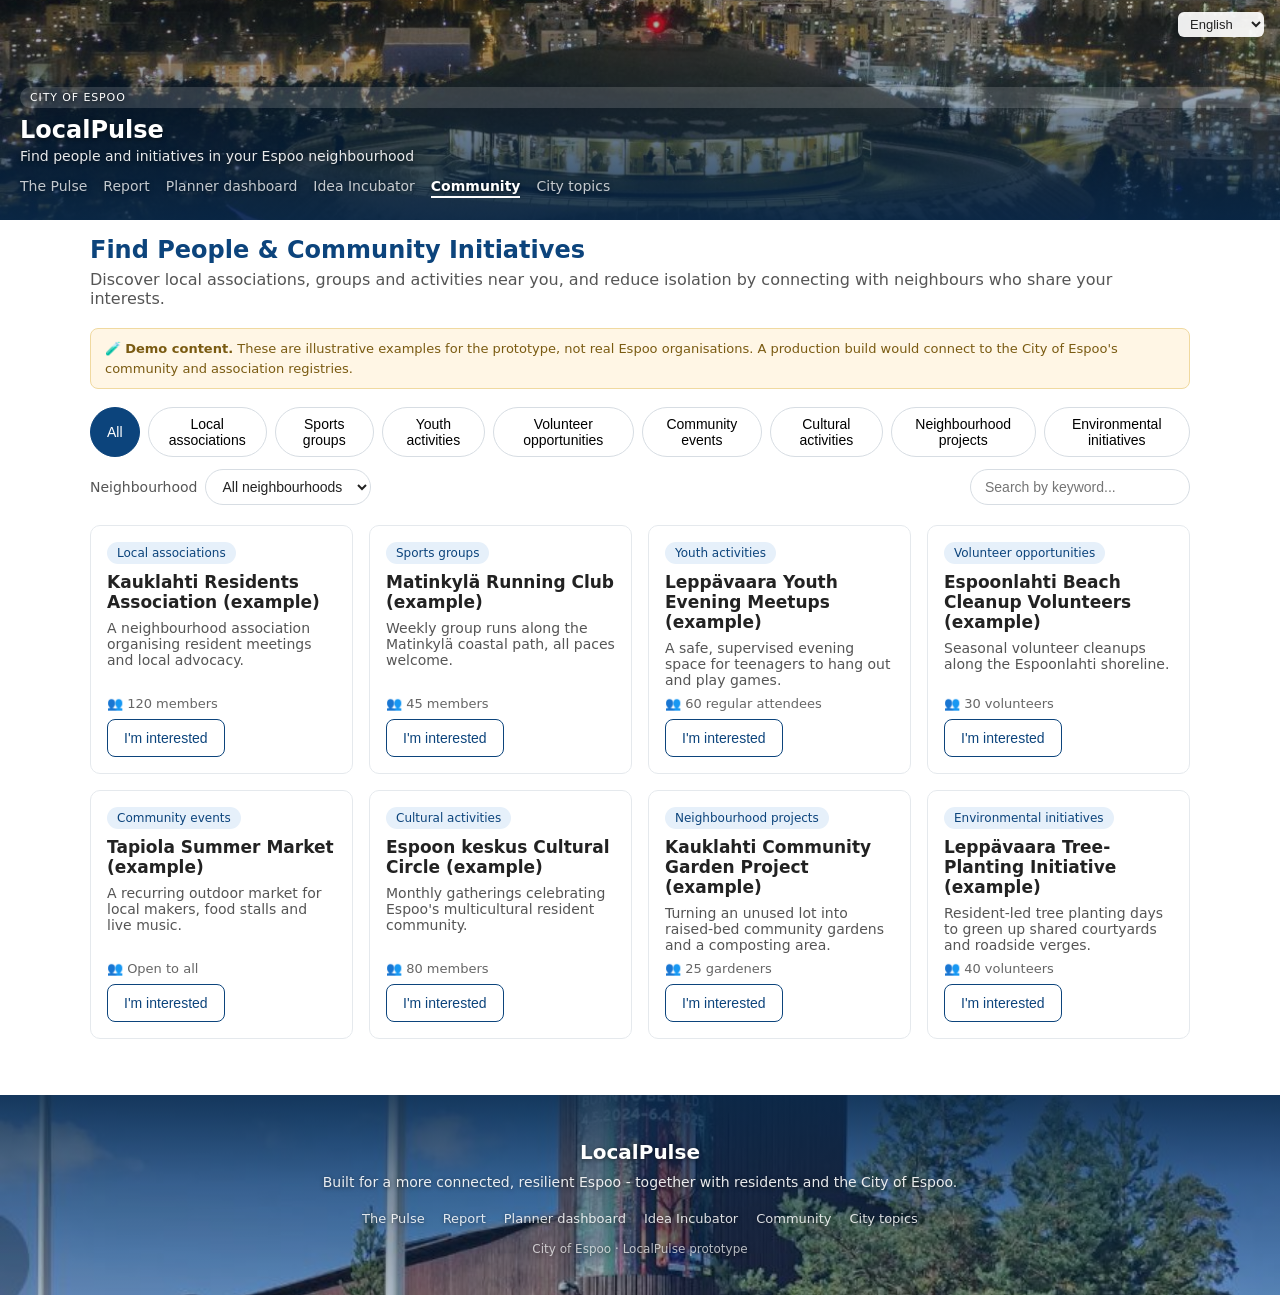
==== commit 97b195fc: "Add neighbourhood filter to Pulse, Ideas, Community and Community Exchange A shared Espoo-district s" ====
--- a/frontend/community.html
+++ b/frontend/community.html
@@ -37,6 +37,7 @@
       <div class="sort-tabs" id="category-tabs">
         <button type="button" class="sort-tab active" data-category="all" data-i18n="community.tabAll">All</button>
       </div>
+      <div id="hood-mount"></div>
       <input type="search" id="community-search" class="ideas-search" data-i18n-placeholder="community.searchPlaceholder" placeholder="Search by keyword..." />
     </div>
 
@@ -63,6 +64,7 @@
 
   <script src="js/i18n.js"></script>
   <script src="js/content-i18n.js"></script>
+  <script src="js/neighbourhoods.js"></script>
   <script src="js/utils.js"></script>
   <script src="js/community.js"></script>
 </body>
--- a/frontend/css/style.css
+++ b/frontend/css/style.css
@@ -152,18 +152,19 @@
 }
 
 .hero-brand {
-  font-size: 13px;
-  font-weight: 700;
-  letter-spacing: 0.04em;
-  text-transform: uppercase;
-  opacity: 0.85;
-  margin: 6px 0 10px;
+  font-size: 40px;
+  font-weight: 800;
+  letter-spacing: -0.01em;
+  line-height: 1.1;
+  margin: 8px 0 8px;
 }
 
 header.hero h1 {
-  font-size: 34px;
+  font-size: 17px;
+  font-weight: 600;
   max-width: 640px;
-  line-height: 1.2;
+  line-height: 1.4;
+  opacity: 0.95;
   margin-bottom: 12px;
 }
 
@@ -648,6 +649,36 @@
   border-color: #0c447c;
 }
 
+/* Neighbourhood (district) filter shared by Pulse / Ideas / Community */
+.hood-filter {
+  display: inline-flex;
+  align-items: center;
+  gap: 8px;
+  font-size: 14px;
+  color: #555;
+}
+
+.hood-select {
+  padding: 8px 12px;
+  border: 1px solid #d7dde3;
+  border-radius: 999px;
+  font-size: 14px;
+  background: white;
+  color: #222;
+  cursor: pointer;
+}
+
+.hood-select:focus {
+  outline: none;
+  border-color: #0c447c;
+}
+
+.pulse-hood-bar {
+  display: flex;
+  justify-content: flex-end;
+  margin: -6px 0 18px;
+}
+
 .sort-tabs {
   display: flex;
   gap: 8px;
